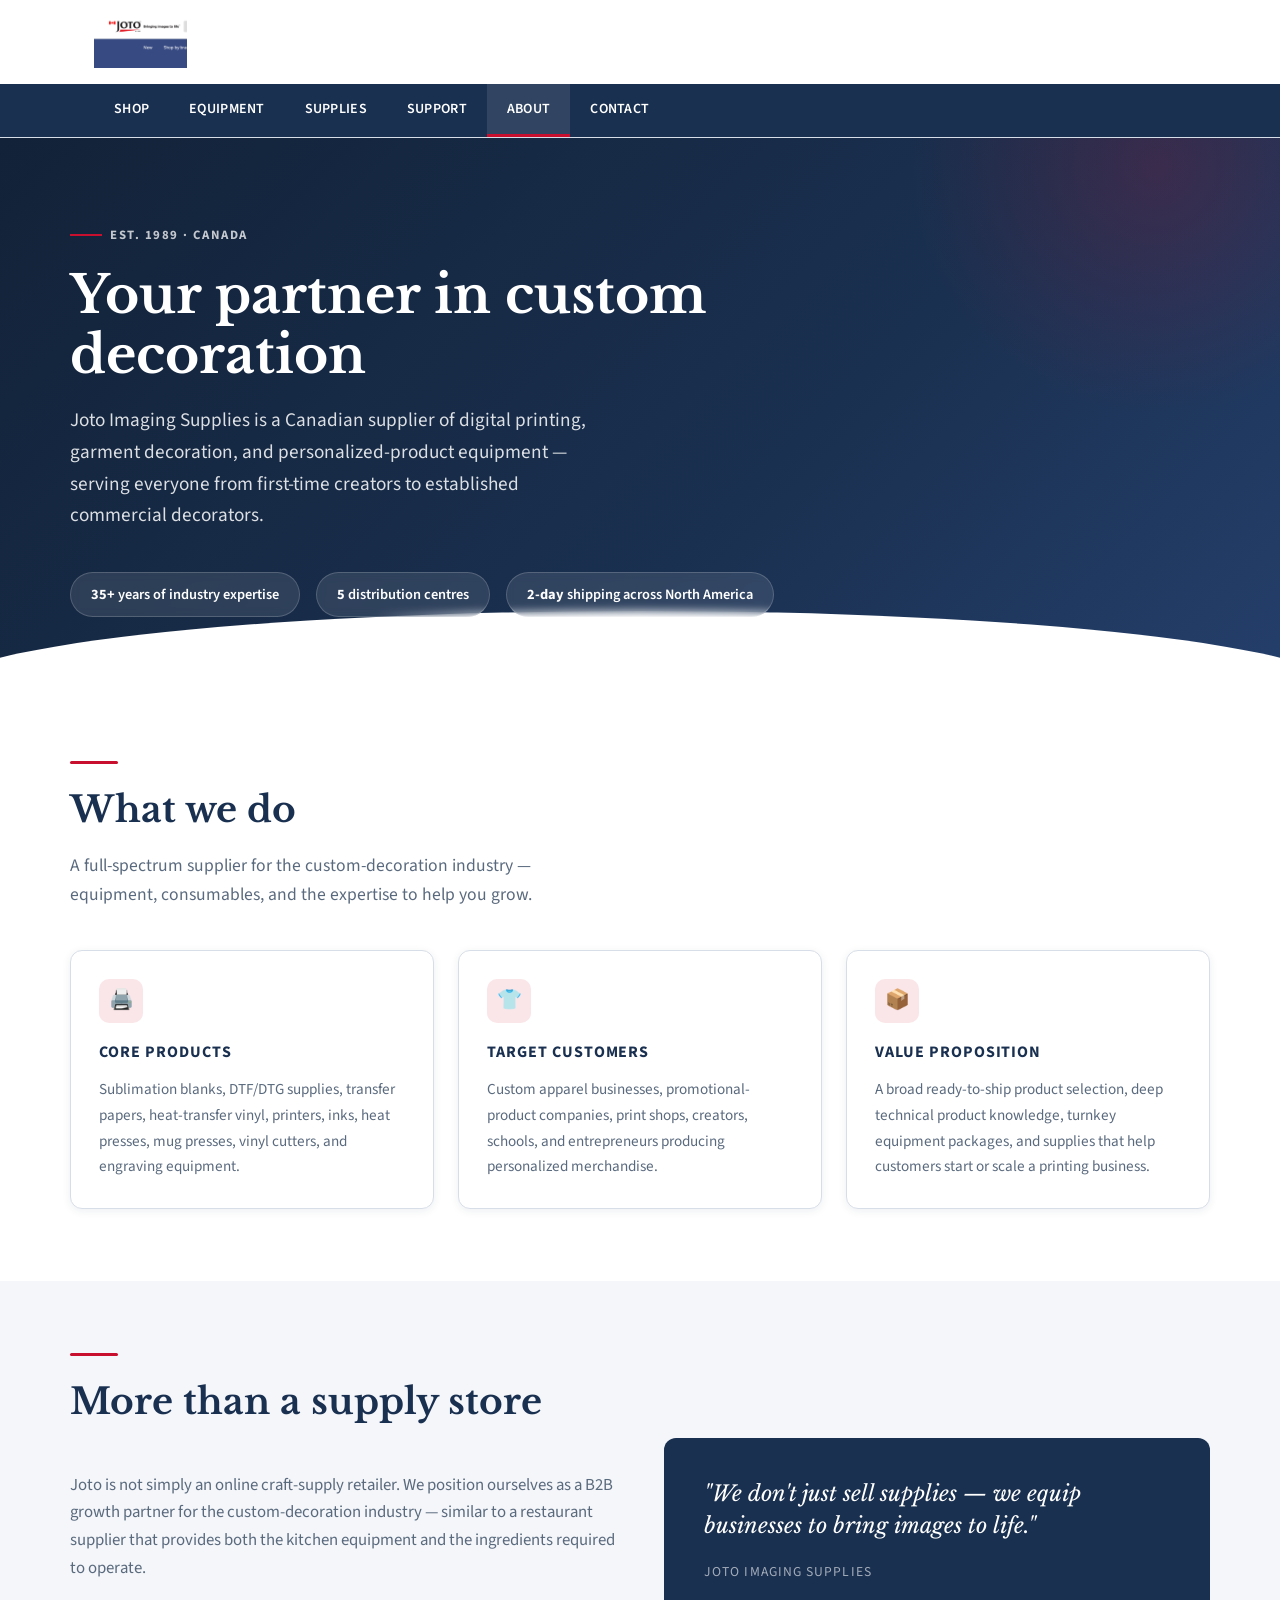
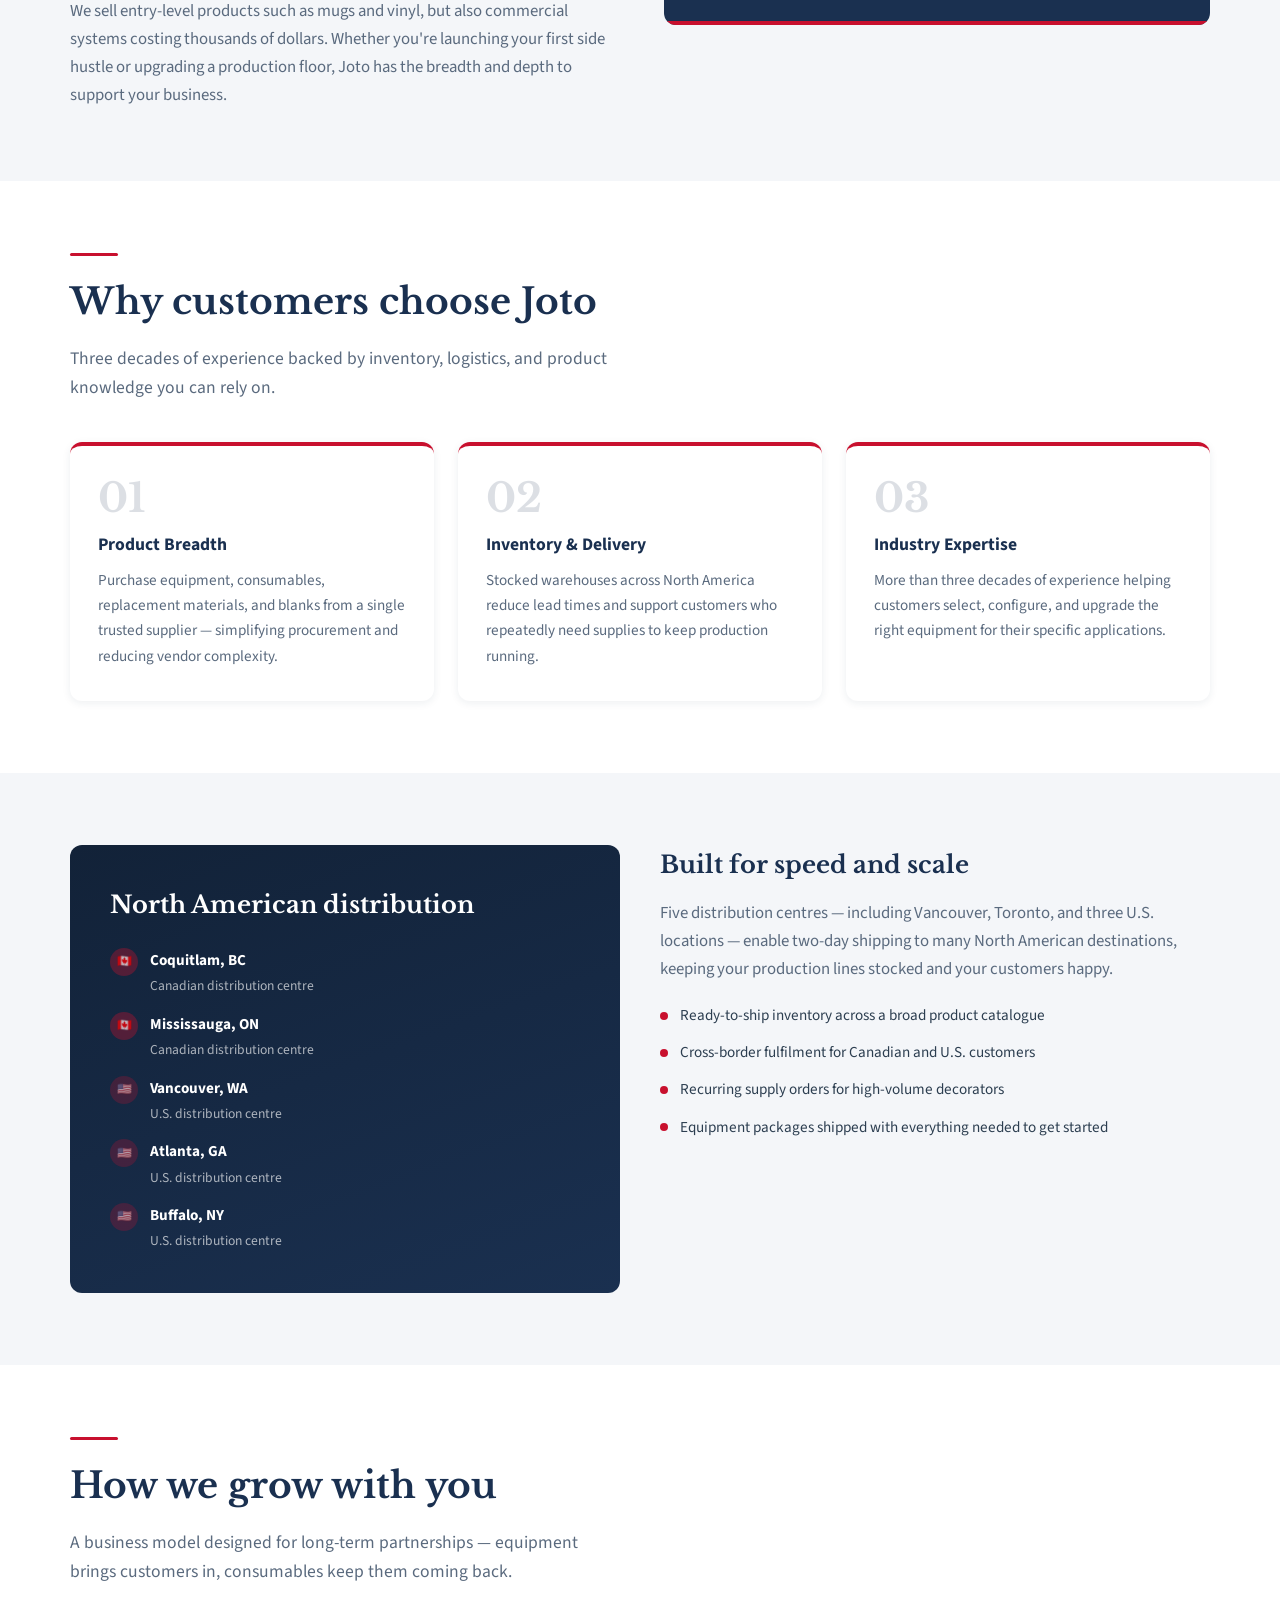
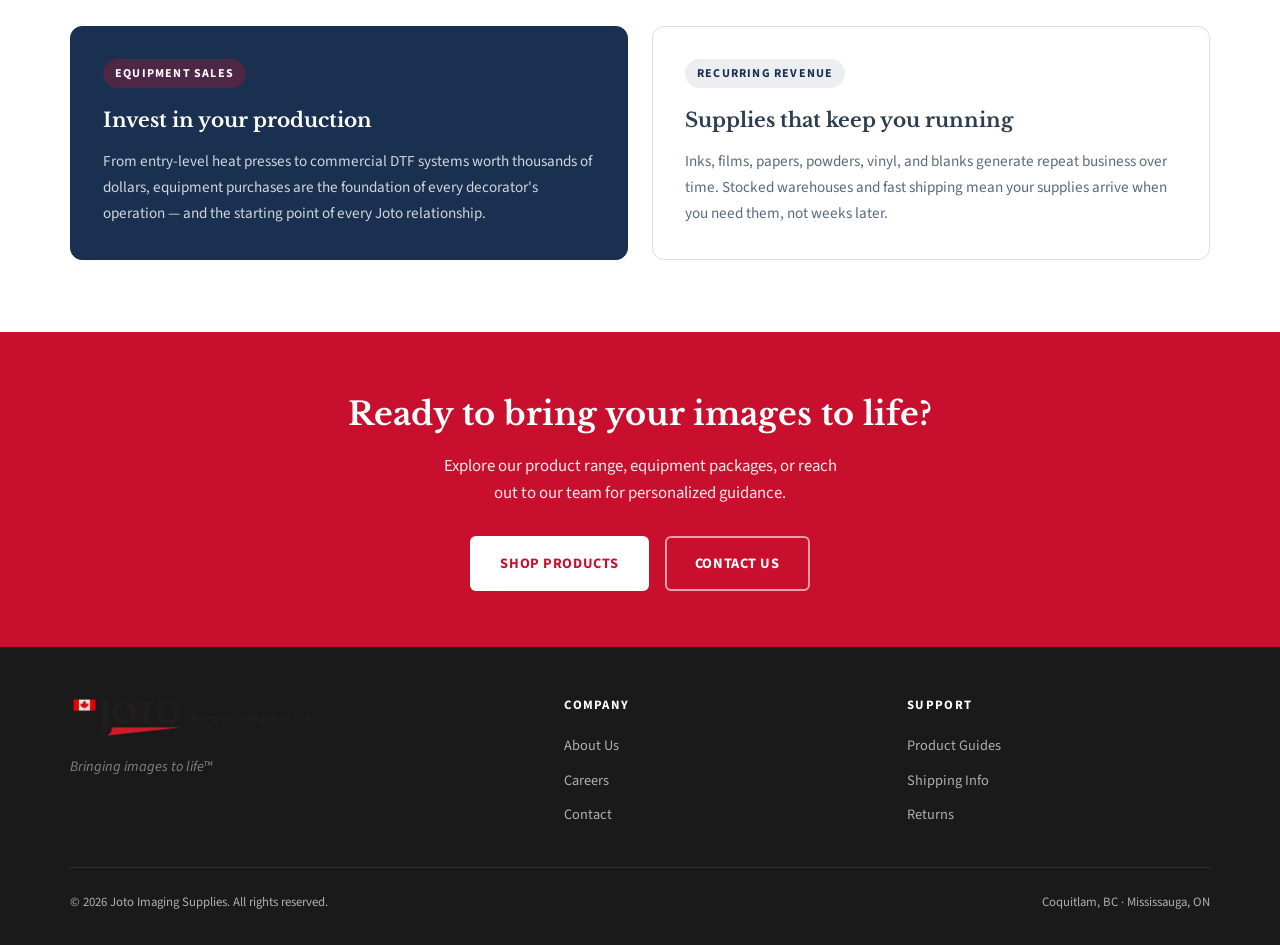
==== about.html @ 9025d856 "Add professional About page with Joto branding. Co-authored-by: Cursor <cursoragent@cursor.com>" ====
<!DOCTYPE html>
<html lang="en">
<head>
  <meta charset="UTF-8">
  <meta name="viewport" content="width=device-width, initial-scale=1.0">
  <meta name="description" content="Joto Imaging Supplies — Canadian supplier of digital printing, garment decoration, and personalized product equipment since 1989.">
  <title>About Us | Joto Imaging Supplies</title>
  <link rel="preconnect" href="https://fonts.googleapis.com">
  <link rel="preconnect" href="https://fonts.gstatic.com" crossorigin>
  <link href="https://fonts.googleapis.com/css2?family=Libre+Baskerville:ital,wght@0,400;0,700;1,400&family=Source+Sans+3:wght@400;600;700&display=swap" rel="stylesheet">
  <link rel="stylesheet" href="assets/css/about.css">
</head>
<body>

  <header class="site-header">
    <div class="header-inner">
      <a href="index.html" class="logo">
        <img src="assets/images/logo-light.png" alt="Joto Imaging Supplies — Bringing images to life">
      </a>
    </div>
    <nav class="nav-bar" aria-label="Main navigation">
      <div class="nav-bar-inner">
        <a href="#">Shop</a>
        <a href="#">Equipment</a>
        <a href="#">Supplies</a>
        <a href="#">Support</a>
        <a href="about.html" class="active">About</a>
        <a href="#">Contact</a>
      </div>
    </nav>
  </header>

  <section class="hero">
    <div class="hero-inner">
      <p class="hero-eyebrow">Est. 1989 · Canada</p>
      <h1>Your partner in custom decoration</h1>
      <p class="hero-lead">
        Joto Imaging Supplies is a Canadian supplier of digital printing, garment decoration, and personalized-product equipment — serving everyone from first-time creators to established commercial decorators.
      </p>
      <div class="hero-stats">
        <span class="stat-pill"><strong>35+</strong> years of industry expertise</span>
        <span class="stat-pill"><strong>5</strong> distribution centres</span>
        <span class="stat-pill"><strong>2-day</strong> shipping across North America</span>
      </div>
    </div>
  </section>

  <section class="section">
    <div class="section-inner">
      <div class="section-header">
        <div class="red-line"></div>
        <h2>What we do</h2>
        <p>A full-spectrum supplier for the custom-decoration industry — equipment, consumables, and the expertise to help you grow.</p>
      </div>
      <div class="overview-grid">
        <article class="overview-card">
          <div class="icon" aria-hidden="true">🖨️</div>
          <h3>Core Products</h3>
          <p>Sublimation blanks, DTF/DTG supplies, transfer papers, heat-transfer vinyl, printers, inks, heat presses, mug presses, vinyl cutters, and engraving equipment.</p>
        </article>
        <article class="overview-card">
          <div class="icon" aria-hidden="true">👕</div>
          <h3>Target Customers</h3>
          <p>Custom apparel businesses, promotional-product companies, print shops, creators, schools, and entrepreneurs producing personalized merchandise.</p>
        </article>
        <article class="overview-card">
          <div class="icon" aria-hidden="true">📦</div>
          <h3>Value Proposition</h3>
          <p>A broad ready-to-ship product selection, deep technical product knowledge, turnkey equipment packages, and supplies that help customers start or scale a printing business.</p>
        </article>
      </div>
    </div>
  </section>

  <section class="section section-alt">
    <div class="section-inner positioning">
      <div class="positioning-text">
        <div class="section-header">
          <div class="red-line"></div>
          <h2>More than a supply store</h2>
        </div>
        <p>Joto is not simply an online craft-supply retailer. We position ourselves as a B2B growth partner for the custom-decoration industry — similar to a restaurant supplier that provides both the kitchen equipment and the ingredients required to operate.</p>
        <p>We sell entry-level products such as mugs and vinyl, but also commercial systems costing thousands of dollars. Whether you're launching your first side hustle or upgrading a production floor, Joto has the breadth and depth to support your business.</p>
      </div>
      <aside class="analogy-box">
        <blockquote>"We don't just sell supplies — we equip businesses to bring images to life."</blockquote>
        <cite>Joto Imaging Supplies</cite>
      </aside>
    </div>
  </section>

  <section class="section">
    <div class="section-inner">
      <div class="section-header">
        <div class="red-line"></div>
        <h2>Why customers choose Joto</h2>
        <p>Three decades of experience backed by inventory, logistics, and product knowledge you can rely on.</p>
      </div>
      <div class="strengths-grid">
        <article class="strength-card">
          <div class="number">01</div>
          <h3>Product Breadth</h3>
          <p>Purchase equipment, consumables, replacement materials, and blanks from a single trusted supplier — simplifying procurement and reducing vendor complexity.</p>
        </article>
        <article class="strength-card">
          <div class="number">02</div>
          <h3>Inventory &amp; Delivery</h3>
          <p>Stocked warehouses across North America reduce lead times and support customers who repeatedly need supplies to keep production running.</p>
        </article>
        <article class="strength-card">
          <div class="number">03</div>
          <h3>Industry Expertise</h3>
          <p>More than three decades of experience helping customers select, configure, and upgrade the right equipment for their specific applications.</p>
        </article>
      </div>
    </div>
  </section>

  <section class="section section-alt">
    <div class="section-inner distribution">
      <div class="map-placeholder">
        <h3>North American distribution</h3>
        <ul class="location-list">
          <li>
            <span class="pin canada">🇨🇦</span>
            <div>
              <strong>Coquitlam, BC</strong>
              <span>Canadian distribution centre</span>
            </div>
          </li>
          <li>
            <span class="pin canada">🇨🇦</span>
            <div>
              <strong>Mississauga, ON</strong>
              <span>Canadian distribution centre</span>
            </div>
          </li>
          <li>
            <span class="pin">🇺🇸</span>
            <div>
              <strong>Vancouver, WA</strong>
              <span>U.S. distribution centre</span>
            </div>
          </li>
          <li>
            <span class="pin">🇺🇸</span>
            <div>
              <strong>Atlanta, GA</strong>
              <span>U.S. distribution centre</span>
            </div>
          </li>
          <li>
            <span class="pin">🇺🇸</span>
            <div>
              <strong>Buffalo, NY</strong>
              <span>U.S. distribution centre</span>
            </div>
          </li>
        </ul>
      </div>
      <div class="distribution-info">
        <h3>Built for speed and scale</h3>
        <p>Five distribution centres — including Vancouver, Toronto, and three U.S. locations — enable two-day shipping to many North American destinations, keeping your production lines stocked and your customers happy.</p>
        <ul class="feature-list">
          <li>Ready-to-ship inventory across a broad product catalogue</li>
          <li>Cross-border fulfilment for Canadian and U.S. customers</li>
          <li>Recurring supply orders for high-volume decorators</li>
          <li>Equipment packages shipped with everything needed to get started</li>
        </ul>
      </div>
    </div>
  </section>

  <section class="section">
    <div class="section-inner">
      <div class="section-header">
        <div class="red-line"></div>
        <h2>How we grow with you</h2>
        <p>A business model designed for long-term partnerships — equipment brings customers in, consumables keep them coming back.</p>
      </div>
      <div class="model-cards">
        <article class="model-card equipment">
          <span class="model-tag">Equipment Sales</span>
          <h3>Invest in your production</h3>
          <p>From entry-level heat presses to commercial DTF systems worth thousands of dollars, equipment purchases are the foundation of every decorator's operation — and the starting point of every Joto relationship.</p>
        </article>
        <article class="model-card consumables">
          <span class="model-tag">Recurring Revenue</span>
          <h3>Supplies that keep you running</h3>
          <p>Inks, films, papers, powders, vinyl, and blanks generate repeat business over time. Stocked warehouses and fast shipping mean your supplies arrive when you need them, not weeks later.</p>
        </article>
      </div>
    </div>
  </section>

  <section class="cta-band">
    <h2>Ready to bring your images to life?</h2>
    <p>Explore our product range, equipment packages, or reach out to our team for personalized guidance.</p>
    <div class="cta-buttons">
      <a href="#" class="btn btn-white">Shop Products</a>
      <a href="#" class="btn btn-outline">Contact Us</a>
    </div>
  </section>

  <footer class="site-footer">
    <div class="footer-inner">
      <div>
        <a href="index.html" class="footer-logo">
          <img src="assets/images/logo-dark.png" alt="Joto Imaging Supplies">
        </a>
        <p class="footer-tagline">Bringing images to life™</p>
      </div>
      <div class="footer-col">
        <h4>Company</h4>
        <ul>
          <li><a href="about.html">About Us</a></li>
          <li><a href="#">Careers</a></li>
          <li><a href="#">Contact</a></li>
        </ul>
      </div>
      <div class="footer-col">
        <h4>Support</h4>
        <ul>
          <li><a href="#">Product Guides</a></li>
          <li><a href="#">Shipping Info</a></li>
          <li><a href="#">Returns</a></li>
        </ul>
      </div>
    </div>
    <div class="footer-bottom">
      <span>© 2026 Joto Imaging Supplies. All rights reserved.</span>
      <span>Coquitlam, BC · Mississauga, ON</span>
    </div>
  </footer>

</body>
</html>
---- assets/css/about.css ----
:root {
  --navy: #1a3050;
  --navy-dark: #122238;
  --red: #c8102e;
  --red-hover: #a50d25;
  --white: #ffffff;
  --off-white: #f4f6f9;
  --gray-100: #eef1f6;
  --gray-200: #d8dee8;
  --gray-500: #5a6a7e;
  --gray-700: #2c3e50;
  --charcoal: #1a1a1a;
  --shadow-sm: 0 2px 8px rgba(26, 48, 80, 0.08);
  --shadow-md: 0 8px 32px rgba(26, 48, 80, 0.12);
  --radius: 12px;
  --max-width: 1140px;
}

*,
*::before,
*::after {
  margin: 0;
  padding: 0;
  box-sizing: border-box;
}

html {
  scroll-behavior: smooth;
}

body {
  font-family: "Source Sans 3", system-ui, -apple-system, sans-serif;
  color: var(--gray-700);
  background: var(--white);
  line-height: 1.65;
  -webkit-font-smoothing: antialiased;
}

img {
  max-width: 100%;
  height: auto;
  display: block;
}

a {
  color: inherit;
  text-decoration: none;
}

/* ── Header ── */
.site-header {
  background: var(--white);
  border-bottom: 1px solid var(--gray-200);
  position: sticky;
  top: 0;
  z-index: 100;
}

.header-inner {
  max-width: var(--max-width);
  margin: 0 auto;
  padding: 1rem 1.5rem;
  display: flex;
  align-items: center;
  justify-content: space-between;
  gap: 1.5rem;
}

.logo img {
  height: 52px;
  width: auto;
}

.nav-links {
  display: flex;
  align-items: center;
  gap: 0.25rem;
  list-style: none;
}

.nav-bar {
  background: var(--navy);
}

.nav-bar-inner {
  max-width: var(--max-width);
  margin: 0 auto;
  padding: 0 1.5rem;
  display: flex;
  gap: 0;
  overflow-x: auto;
}

.nav-bar a {
  color: var(--white);
  font-size: 0.875rem;
  font-weight: 600;
  letter-spacing: 0.02em;
  text-transform: uppercase;
  padding: 0.85rem 1.25rem;
  white-space: nowrap;
  transition: background 0.2s;
}

.nav-bar a:hover,
.nav-bar a.active {
  background: rgba(255, 255, 255, 0.1);
}

.nav-bar a.active {
  border-bottom: 3px solid var(--red);
}

/* ── Hero ── */
.hero {
  background: linear-gradient(135deg, var(--navy-dark) 0%, var(--navy) 60%, #243f6b 100%);
  color: var(--white);
  padding: 5rem 1.5rem 4.5rem;
  position: relative;
  overflow: hidden;
}

.hero::before {
  content: "";
  position: absolute;
  bottom: -2px;
  left: 0;
  right: 0;
  height: 80px;
  background: var(--white);
  clip-path: ellipse(55% 100% at 50% 100%);
}

.hero::after {
  content: "";
  position: absolute;
  top: -40%;
  right: -10%;
  width: 500px;
  height: 500px;
  border-radius: 50%;
  background: radial-gradient(circle, rgba(200, 16, 46, 0.18) 0%, transparent 70%);
  pointer-events: none;
}

.hero-inner {
  max-width: var(--max-width);
  margin: 0 auto;
  position: relative;
  z-index: 1;
}

.hero-eyebrow {
  display: inline-flex;
  align-items: center;
  gap: 0.5rem;
  font-size: 0.8rem;
  font-weight: 700;
  letter-spacing: 0.12em;
  text-transform: uppercase;
  color: rgba(255, 255, 255, 0.75);
  margin-bottom: 1.25rem;
}

.hero-eyebrow::before {
  content: "";
  display: block;
  width: 32px;
  height: 2px;
  background: var(--red);
}

.hero h1 {
  font-family: "Libre Baskerville", Georgia, serif;
  font-size: clamp(2rem, 5vw, 3.25rem);
  font-weight: 700;
  line-height: 1.15;
  max-width: 18ch;
  margin-bottom: 1.25rem;
}

.hero-lead {
  font-size: 1.2rem;
  color: rgba(255, 255, 255, 0.85);
  max-width: 52ch;
  margin-bottom: 2.5rem;
}

.hero-stats {
  display: flex;
  flex-wrap: wrap;
  gap: 1rem;
}

.stat-pill {
  background: rgba(255, 255, 255, 0.1);
  border: 1px solid rgba(255, 255, 255, 0.18);
  border-radius: 999px;
  padding: 0.6rem 1.25rem;
  font-size: 0.9rem;
  font-weight: 600;
  backdrop-filter: blur(4px);
}

.stat-pill strong {
  color: var(--white);
}

/* ── Sections ── */
.section {
  padding: 4.5rem 1.5rem;
}

.section-inner {
  max-width: var(--max-width);
  margin: 0 auto;
}

.section-alt {
  background: var(--off-white);
}

.section-header {
  margin-bottom: 2.5rem;
}

.section-header h2 {
  font-family: "Libre Baskerville", Georgia, serif;
  font-size: clamp(1.6rem, 3vw, 2.25rem);
  color: var(--navy);
  margin-bottom: 0.75rem;
}

.section-header p {
  font-size: 1.1rem;
  color: var(--gray-500);
  max-width: 60ch;
}

.red-line {
  width: 48px;
  height: 3px;
  background: var(--red);
  margin-bottom: 1rem;
  border-radius: 2px;
}

/* ── Overview grid ── */
.overview-grid {
  display: grid;
  grid-template-columns: repeat(auto-fit, minmax(280px, 1fr));
  gap: 1.5rem;
}

.overview-card {
  background: var(--white);
  border: 1px solid var(--gray-200);
  border-radius: var(--radius);
  padding: 1.75rem;
  box-shadow: var(--shadow-sm);
  transition: box-shadow 0.25s, transform 0.25s;
}

.section-alt .overview-card {
  border-color: transparent;
  box-shadow: var(--shadow-md);
}

.overview-card:hover {
  box-shadow: var(--shadow-md);
  transform: translateY(-3px);
}

.overview-card .icon {
  width: 44px;
  height: 44px;
  background: rgba(200, 16, 46, 0.1);
  border-radius: 10px;
  display: flex;
  align-items: center;
  justify-content: center;
  font-size: 1.25rem;
  margin-bottom: 1rem;
}

.overview-card h3 {
  font-size: 1rem;
  font-weight: 700;
  text-transform: uppercase;
  letter-spacing: 0.06em;
  color: var(--navy);
  margin-bottom: 0.75rem;
}

.overview-card p {
  font-size: 0.95rem;
  color: var(--gray-500);
  line-height: 1.7;
}

/* ── Positioning ── */
.positioning {
  display: grid;
  grid-template-columns: 1fr 1fr;
  gap: 3rem;
  align-items: center;
}

.positioning-text p {
  margin-bottom: 1rem;
  color: var(--gray-500);
  font-size: 1.05rem;
}

.positioning-text p:last-child {
  margin-bottom: 0;
}

.analogy-box {
  background: var(--navy);
  color: var(--white);
  border-radius: var(--radius);
  padding: 2.5rem;
  position: relative;
  overflow: hidden;
}

.analogy-box::before {
  content: "";
  position: absolute;
  bottom: 0;
  left: 0;
  right: 0;
  height: 4px;
  background: var(--red);
}

.analogy-box blockquote {
  font-family: "Libre Baskerville", Georgia, serif;
  font-size: 1.35rem;
  line-height: 1.5;
  font-style: italic;
  margin-bottom: 1rem;
}

.analogy-box cite {
  font-size: 0.85rem;
  font-style: normal;
  color: rgba(255, 255, 255, 0.6);
  text-transform: uppercase;
  letter-spacing: 0.08em;
}

/* ── Strengths ── */
.strengths-grid {
  display: grid;
  grid-template-columns: repeat(3, 1fr);
  gap: 1.5rem;
}

.strength-card {
  background: var(--white);
  border-radius: var(--radius);
  padding: 2rem 1.75rem;
  border-top: 4px solid var(--red);
  box-shadow: var(--shadow-sm);
}

.strength-card .number {
  font-family: "Libre Baskerville", Georgia, serif;
  font-size: 2.5rem;
  font-weight: 700;
  color: var(--navy);
  line-height: 1;
  margin-bottom: 0.75rem;
  opacity: 0.15;
}

.strength-card h3 {
  font-size: 1.1rem;
  font-weight: 700;
  color: var(--navy);
  margin-bottom: 0.6rem;
}

.strength-card p {
  font-size: 0.95rem;
  color: var(--gray-500);
}

/* ── Distribution ── */
.distribution {
  display: grid;
  grid-template-columns: 1fr 1fr;
  gap: 2.5rem;
  align-items: start;
}

.map-placeholder {
  background: linear-gradient(160deg, var(--navy-dark), var(--navy));
  border-radius: var(--radius);
  padding: 2.5rem;
  color: var(--white);
  min-height: 320px;
  display: flex;
  flex-direction: column;
  justify-content: center;
}

.map-placeholder h3 {
  font-family: "Libre Baskerville", Georgia, serif;
  font-size: 1.5rem;
  margin-bottom: 1.5rem;
}

.location-list {
  list-style: none;
  display: flex;
  flex-direction: column;
  gap: 0.85rem;
}

.location-list li {
  display: flex;
  align-items: flex-start;
  gap: 0.75rem;
  font-size: 0.95rem;
}

.location-list .pin {
  flex-shrink: 0;
  width: 28px;
  height: 28px;
  background: rgba(200, 16, 46, 0.25);
  border-radius: 50%;
  display: flex;
  align-items: center;
  justify-content: center;
  font-size: 0.75rem;
}

.location-list .pin.canada {
  background: rgba(200, 16, 46, 0.35);
}

.location-list strong {
  display: block;
  font-weight: 700;
}

.location-list span {
  color: rgba(255, 255, 255, 0.65);
  font-size: 0.85rem;
}

.distribution-info h3 {
  font-family: "Libre Baskerville", Georgia, serif;
  font-size: 1.5rem;
  color: var(--navy);
  margin-bottom: 1rem;
}

.distribution-info p {
  color: var(--gray-500);
  margin-bottom: 1.25rem;
  font-size: 1.05rem;
}

.feature-list {
  list-style: none;
  display: flex;
  flex-direction: column;
  gap: 0.75rem;
}

.feature-list li {
  display: flex;
  align-items: flex-start;
  gap: 0.75rem;
  font-size: 0.95rem;
  color: var(--gray-700);
}

.feature-list li::before {
  content: "";
  flex-shrink: 0;
  width: 8px;
  height: 8px;
  background: var(--red);
  border-radius: 50%;
  margin-top: 0.55rem;
}

/* ── Business model ── */
.model-cards {
  display: grid;
  grid-template-columns: 1fr 1fr;
  gap: 1.5rem;
}

.model-card {
  border-radius: var(--radius);
  padding: 2rem;
  border: 1px solid var(--gray-200);
}

.model-card.equipment {
  background: var(--navy);
  color: var(--white);
  border-color: var(--navy);
}

.model-card.consumables {
  background: var(--white);
}

.model-card h3 {
  font-family: "Libre Baskerville", Georgia, serif;
  font-size: 1.25rem;
  margin-bottom: 0.75rem;
}

.model-card p {
  font-size: 0.95rem;
  line-height: 1.7;
}

.model-card.equipment p {
  color: rgba(255, 255, 255, 0.8);
}

.model-card.consumables p {
  color: var(--gray-500);
}

.model-tag {
  display: inline-block;
  font-size: 0.75rem;
  font-weight: 700;
  letter-spacing: 0.1em;
  text-transform: uppercase;
  padding: 0.3rem 0.75rem;
  border-radius: 999px;
  margin-bottom: 1rem;
}

.model-card.equipment .model-tag {
  background: rgba(200, 16, 46, 0.3);
  color: var(--white);
}

.model-card.consumables .model-tag {
  background: rgba(26, 48, 80, 0.08);
  color: var(--navy);
}

/* ── CTA ── */
.cta-band {
  background: var(--red);
  color: var(--white);
  padding: 3.5rem 1.5rem;
  text-align: center;
}

.cta-band h2 {
  font-family: "Libre Baskerville", Georgia, serif;
  font-size: clamp(1.5rem, 3vw, 2rem);
  margin-bottom: 0.75rem;
}

.cta-band p {
  font-size: 1.05rem;
  opacity: 0.9;
  margin-bottom: 1.75rem;
  max-width: 50ch;
  margin-left: auto;
  margin-right: auto;
}

.cta-buttons {
  display: flex;
  gap: 1rem;
  justify-content: center;
  flex-wrap: wrap;
}

.btn {
  display: inline-flex;
  align-items: center;
  gap: 0.5rem;
  padding: 0.85rem 1.75rem;
  border-radius: 6px;
  font-size: 0.9rem;
  font-weight: 700;
  letter-spacing: 0.04em;
  text-transform: uppercase;
  transition: background 0.2s, transform 0.15s;
  cursor: pointer;
  border: 2px solid transparent;
}

.btn:hover {
  transform: translateY(-2px);
}

.btn-white {
  background: var(--white);
  color: var(--red);
}

.btn-white:hover {
  background: var(--off-white);
}

.btn-outline {
  background: transparent;
  color: var(--white);
  border-color: rgba(255, 255, 255, 0.6);
}

.btn-outline:hover {
  border-color: var(--white);
  background: rgba(255, 255, 255, 0.1);
}

/* ── Footer ── */
.site-footer {
  background: var(--charcoal);
  color: rgba(255, 255, 255, 0.65);
  padding: 3rem 1.5rem 2rem;
}

.footer-inner {
  max-width: var(--max-width);
  margin: 0 auto;
  display: grid;
  grid-template-columns: 1.5fr 1fr 1fr;
  gap: 2.5rem;
  padding-bottom: 2.5rem;
  border-bottom: 1px solid rgba(255, 255, 255, 0.1);
}

.footer-logo img {
  height: 44px;
  margin-bottom: 1rem;
  opacity: 0.9;
}

.footer-tagline {
  font-size: 0.9rem;
  font-style: italic;
  color: rgba(255, 255, 255, 0.45);
}

.footer-col h4 {
  font-size: 0.8rem;
  font-weight: 700;
  letter-spacing: 0.1em;
  text-transform: uppercase;
  color: var(--white);
  margin-bottom: 1rem;
}

.footer-col ul {
  list-style: none;
  display: flex;
  flex-direction: column;
  gap: 0.5rem;
}

.footer-col a {
  font-size: 0.9rem;
  transition: color 0.2s;
}

.footer-col a:hover {
  color: var(--white);
}

.footer-bottom {
  max-width: var(--max-width);
  margin: 0 auto;
  padding-top: 1.5rem;
  display: flex;
  justify-content: space-between;
  align-items: center;
  flex-wrap: wrap;
  gap: 0.75rem;
  font-size: 0.8rem;
}

/* ── Responsive ── */
@media (max-width: 900px) {
  .positioning,
  .distribution,
  .strengths-grid,
  .model-cards,
  .footer-inner {
    grid-template-columns: 1fr;
  }

  .strengths-grid {
    grid-template-columns: 1fr;
  }
}

@media (max-width: 640px) {
  .header-inner {
    flex-direction: column;
    align-items: flex-start;
  }

  .hero {
    padding: 3.5rem 1.5rem 3rem;
  }

  .section {
    padding: 3rem 1.5rem;
  }

  .analogy-box {
    padding: 1.75rem;
  }
}
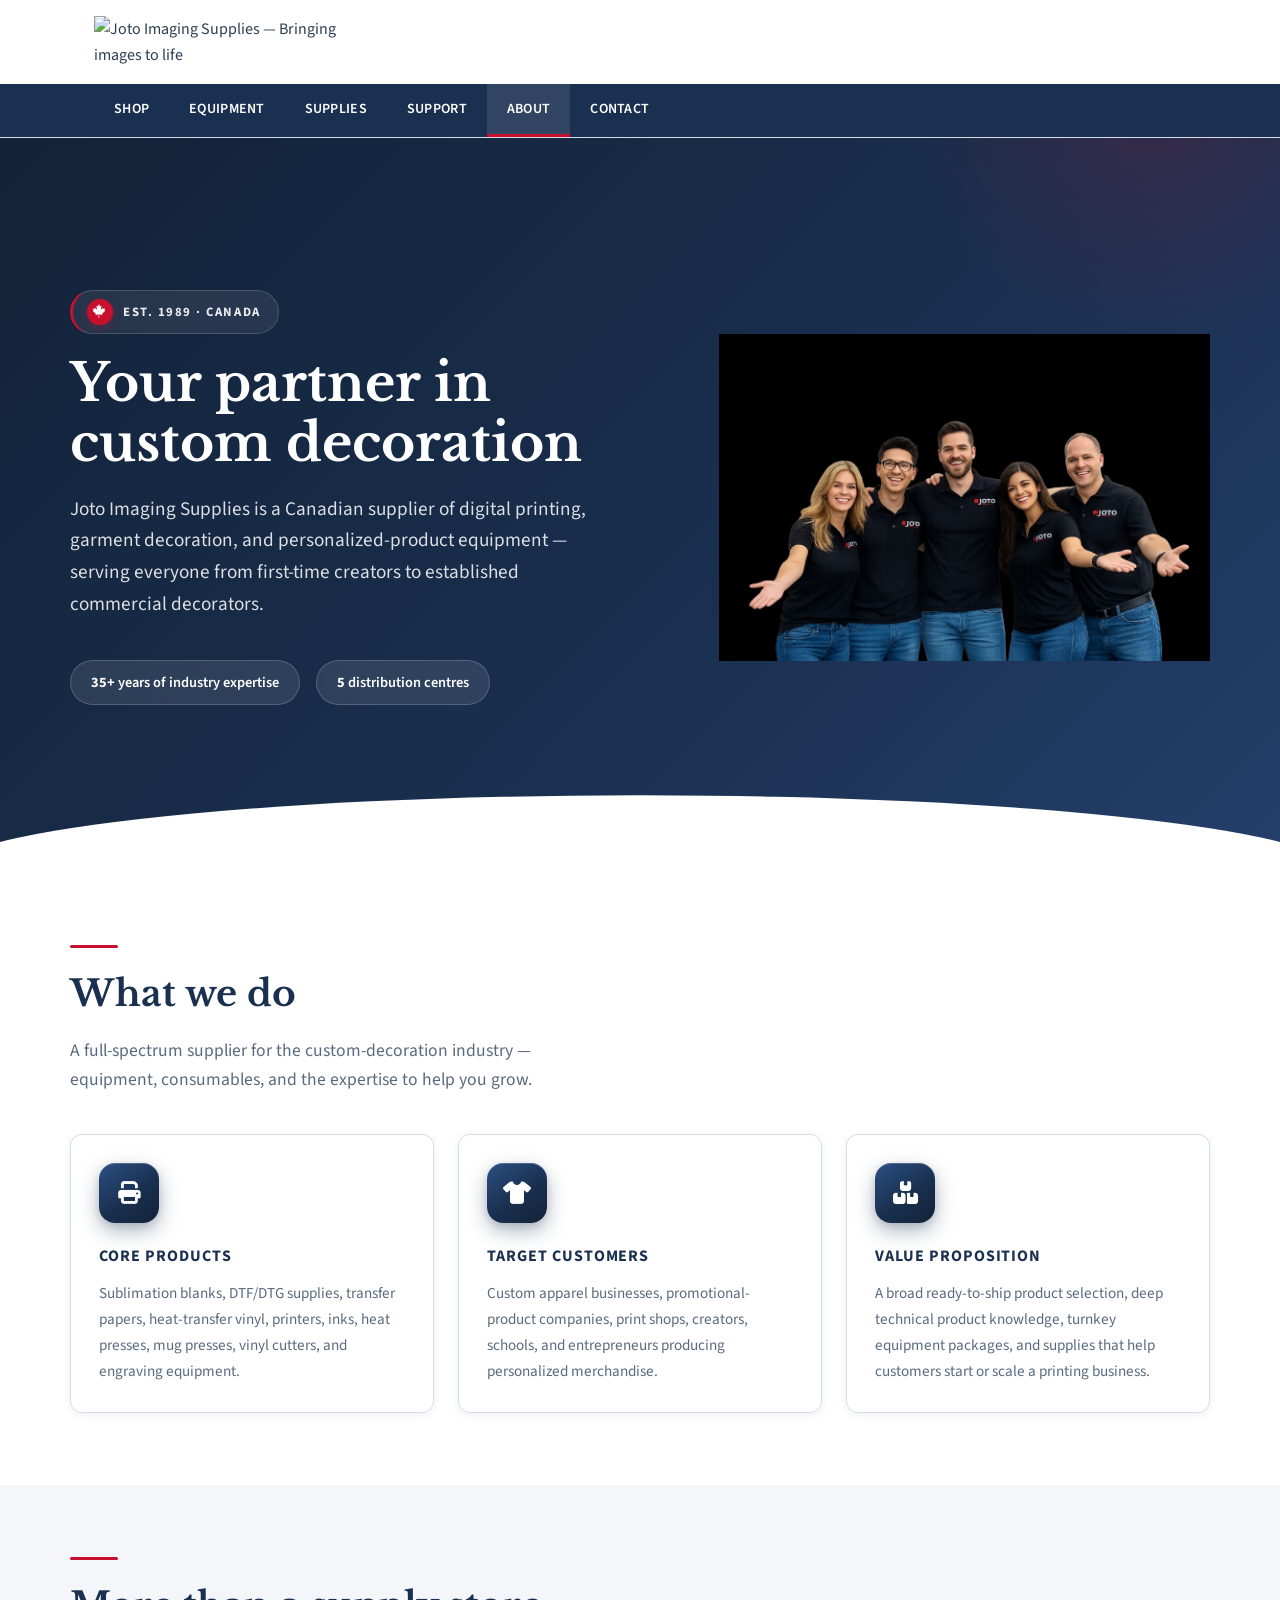
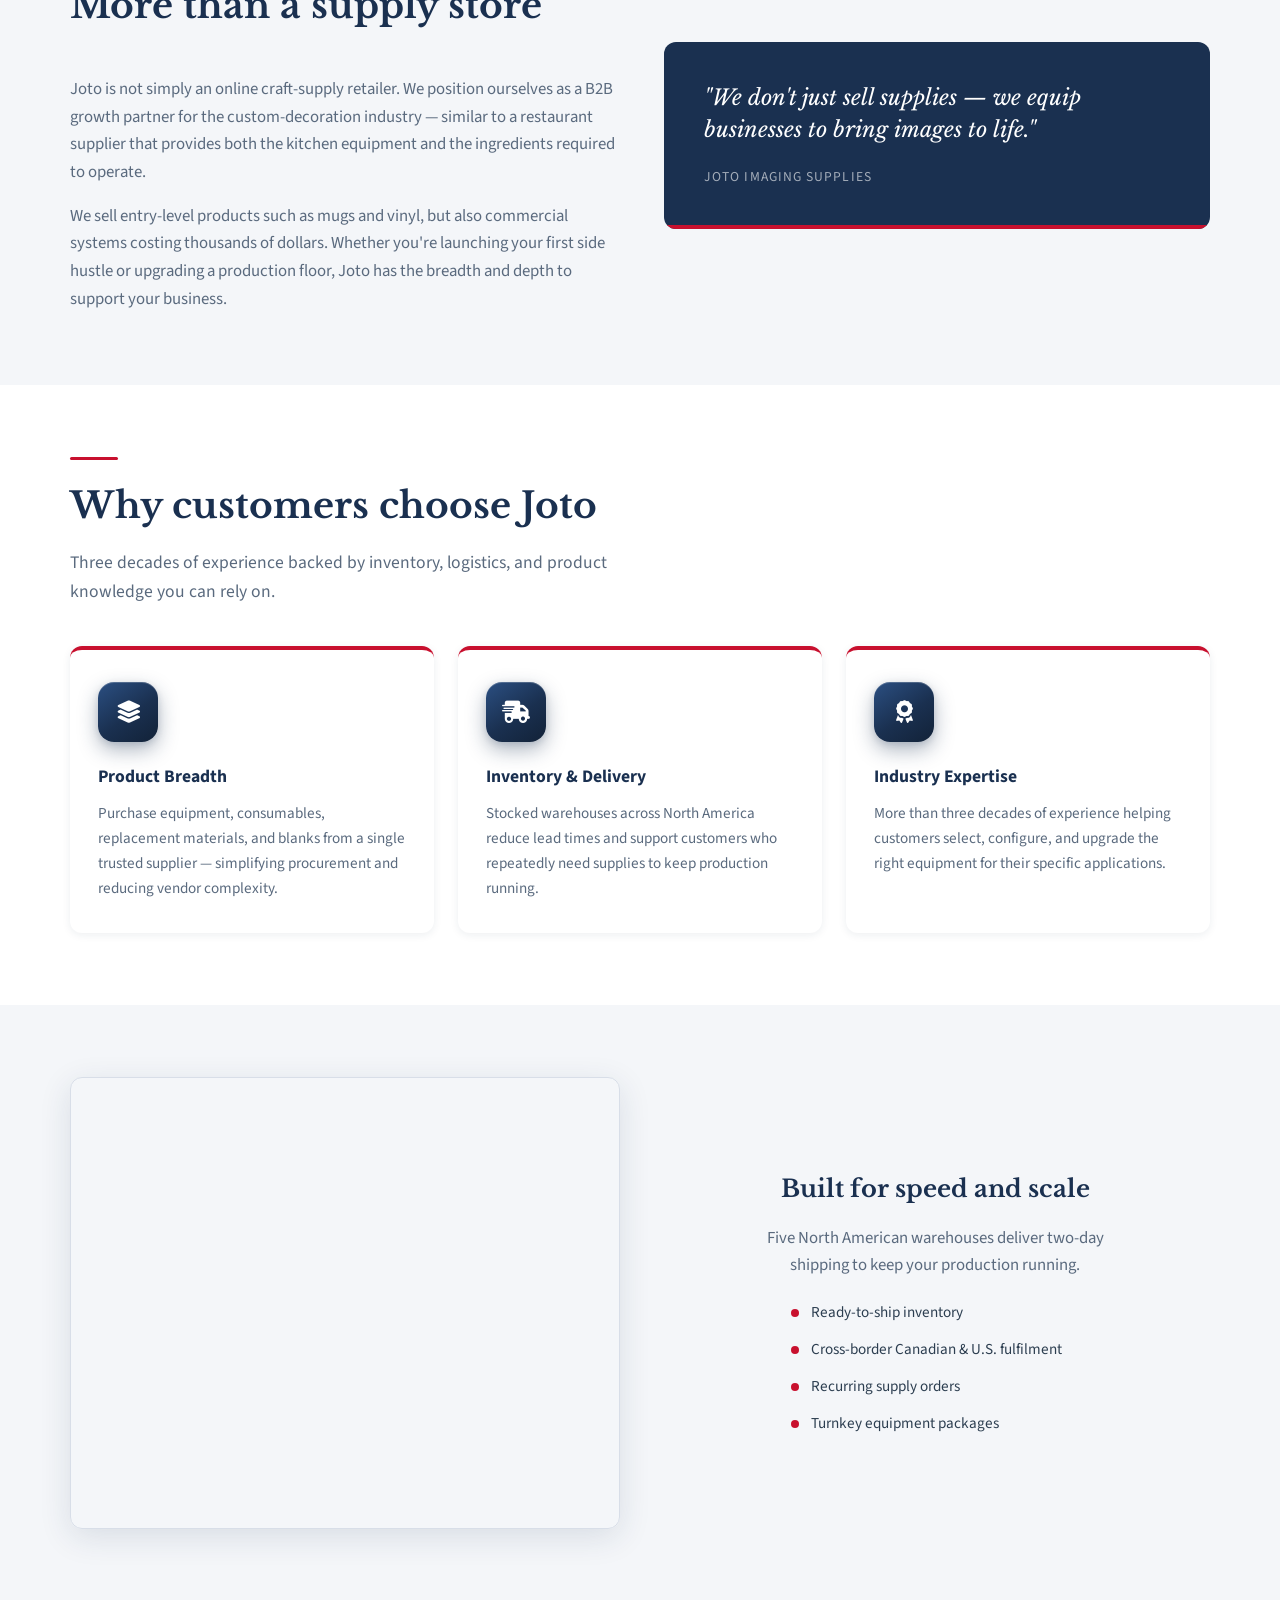
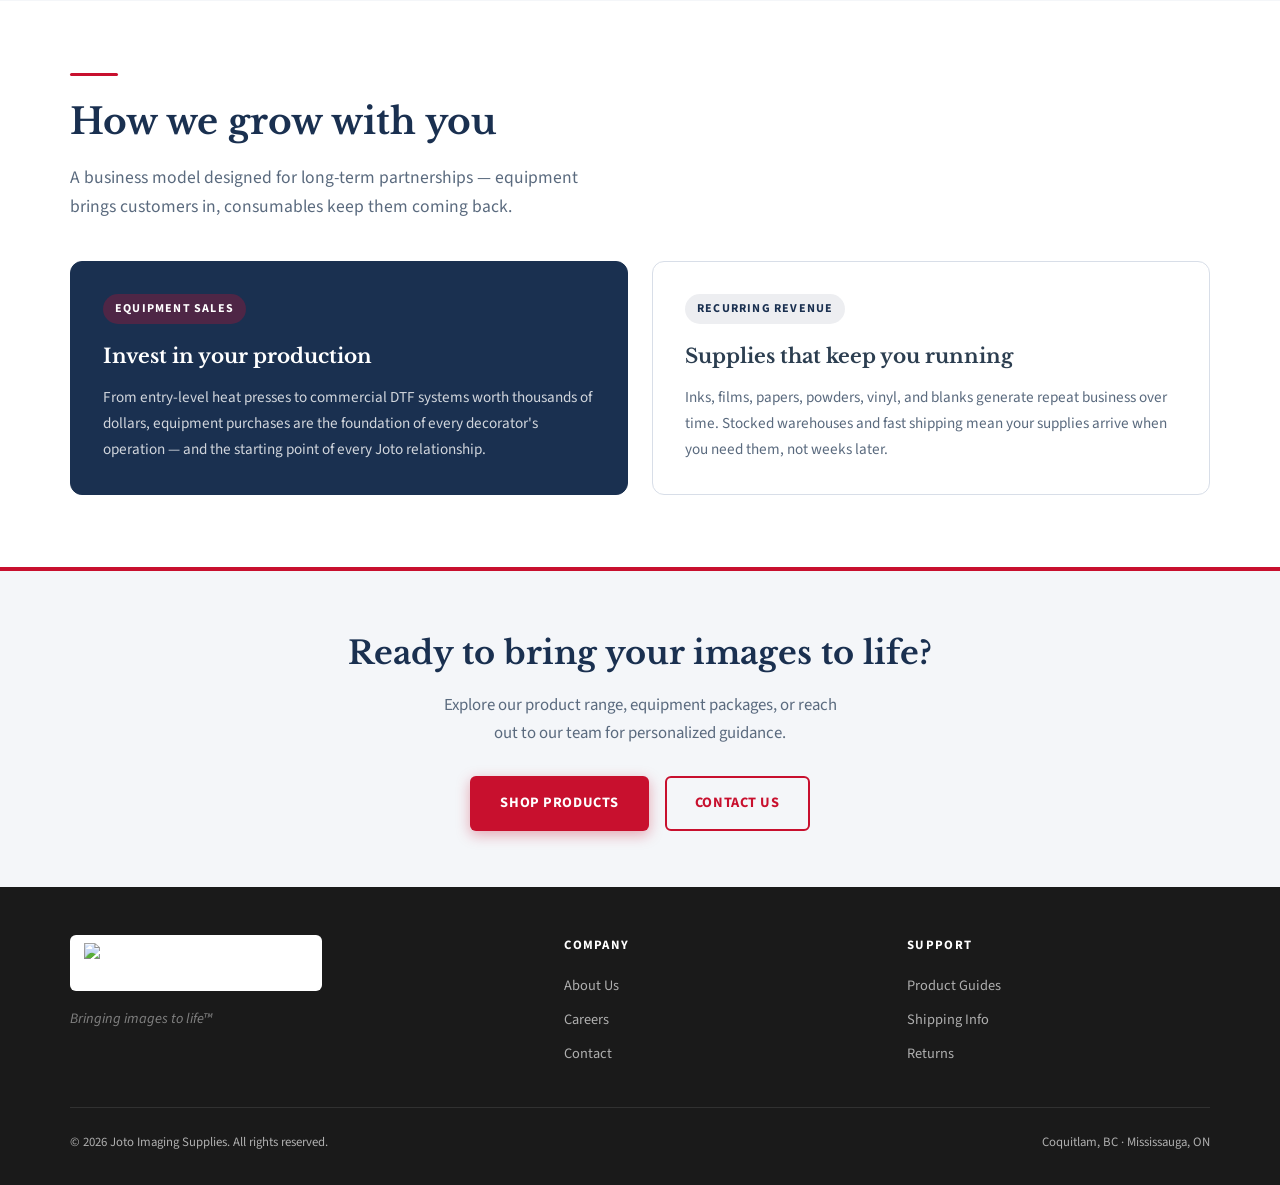
==== commit 990f6bbb: "Polish About page with hero layout, branding, and map embed. Co-authored-by: Cursor <cursoragent@cur" ====
--- a/about.html
+++ b/about.html
@@ -8,6 +8,7 @@
   <link rel="preconnect" href="https://fonts.googleapis.com">
   <link rel="preconnect" href="https://fonts.gstatic.com" crossorigin>
   <link href="https://fonts.googleapis.com/css2?family=Libre+Baskerville:ital,wght@0,400;0,700;1,400&family=Source+Sans+3:wght@400;600;700&display=swap" rel="stylesheet">
+  <link rel="stylesheet" href="https://cdnjs.cloudflare.com/ajax/libs/font-awesome/6.5.1/css/all.min.css">
   <link rel="stylesheet" href="assets/css/about.css">
 </head>
 <body>
@@ -15,7 +16,7 @@
   <header class="site-header">
     <div class="header-inner">
       <a href="index.html" class="logo">
-        <img src="assets/images/logo-light.png" alt="Joto Imaging Supplies — Bringing images to life">
+        <img src="https://jotoimagingsupplies.ca/cdn/shop/files/Artboard_1_8eadc473-386f-41bd-8a4a-a9cbb6ea090b.webp?v=1741039028&width=500" alt="Joto Imaging Supplies — Bringing images to life" width="500" height="89">
       </a>
     </div>
     <nav class="nav-bar" aria-label="Main navigation">
@@ -32,15 +33,22 @@
 
   <section class="hero">
     <div class="hero-inner">
-      <p class="hero-eyebrow">Est. 1989 · Canada</p>
-      <h1>Your partner in custom decoration</h1>
-      <p class="hero-lead">
-        Joto Imaging Supplies is a Canadian supplier of digital printing, garment decoration, and personalized-product equipment — serving everyone from first-time creators to established commercial decorators.
-      </p>
-      <div class="hero-stats">
-        <span class="stat-pill"><strong>35+</strong> years of industry expertise</span>
-        <span class="stat-pill"><strong>5</strong> distribution centres</span>
-        <span class="stat-pill"><strong>2-day</strong> shipping across North America</span>
+      <div class="hero-content">
+        <p class="hero-eyebrow">
+          <span class="hero-eyebrow__leaf" aria-hidden="true"><i class="fa-brands fa-canadian-maple-leaf"></i></span>
+          <span>Est. 1989 · Canada</span>
+        </p>
+        <h1>Your partner in custom decoration</h1>
+        <p class="hero-lead">
+          Joto Imaging Supplies is a Canadian supplier of digital printing, garment decoration, and personalized-product equipment — serving everyone from first-time creators to established commercial decorators.
+        </p>
+        <div class="hero-stats">
+          <span class="stat-pill"><strong>35+</strong> years of industry expertise</span>
+          <span class="stat-pill"><strong>5</strong> distribution centres</span>
+        </div>
+      </div>
+      <div class="hero-media">
+        <img src="assets/images/hero-team.png" alt="Joto Imaging Supplies team">
       </div>
     </div>
   </section>
@@ -54,17 +62,17 @@
       </div>
       <div class="overview-grid">
         <article class="overview-card">
-          <div class="icon" aria-hidden="true">🖨️</div>
+          <div class="icon-pop" aria-hidden="true"><i class="fa-solid fa-print"></i></div>
           <h3>Core Products</h3>
           <p>Sublimation blanks, DTF/DTG supplies, transfer papers, heat-transfer vinyl, printers, inks, heat presses, mug presses, vinyl cutters, and engraving equipment.</p>
         </article>
         <article class="overview-card">
-          <div class="icon" aria-hidden="true">👕</div>
+          <div class="icon-pop" aria-hidden="true"><i class="fa-solid fa-shirt"></i></div>
           <h3>Target Customers</h3>
           <p>Custom apparel businesses, promotional-product companies, print shops, creators, schools, and entrepreneurs producing personalized merchandise.</p>
         </article>
         <article class="overview-card">
-          <div class="icon" aria-hidden="true">📦</div>
+          <div class="icon-pop" aria-hidden="true"><i class="fa-solid fa-boxes-stacked"></i></div>
           <h3>Value Proposition</h3>
           <p>A broad ready-to-ship product selection, deep technical product knowledge, turnkey equipment packages, and supplies that help customers start or scale a printing business.</p>
         </article>
@@ -98,17 +106,17 @@
       </div>
       <div class="strengths-grid">
         <article class="strength-card">
-          <div class="number">01</div>
+          <div class="icon-pop" aria-hidden="true"><i class="fa-solid fa-layer-group"></i></div>
           <h3>Product Breadth</h3>
           <p>Purchase equipment, consumables, replacement materials, and blanks from a single trusted supplier — simplifying procurement and reducing vendor complexity.</p>
         </article>
         <article class="strength-card">
-          <div class="number">02</div>
+          <div class="icon-pop" aria-hidden="true"><i class="fa-solid fa-truck-fast"></i></div>
           <h3>Inventory &amp; Delivery</h3>
           <p>Stocked warehouses across North America reduce lead times and support customers who repeatedly need supplies to keep production running.</p>
         </article>
         <article class="strength-card">
-          <div class="number">03</div>
+          <div class="icon-pop" aria-hidden="true"><i class="fa-solid fa-award"></i></div>
           <h3>Industry Expertise</h3>
           <p>More than three decades of experience helping customers select, configure, and upgrade the right equipment for their specific applications.</p>
         </article>
@@ -118,54 +126,27 @@
 
   <section class="section section-alt">
     <div class="section-inner distribution">
-      <div class="map-placeholder">
-        <h3>North American distribution</h3>
-        <ul class="location-list">
-          <li>
-            <span class="pin canada">🇨🇦</span>
-            <div>
-              <strong>Coquitlam, BC</strong>
-              <span>Canadian distribution centre</span>
-            </div>
-          </li>
-          <li>
-            <span class="pin canada">🇨🇦</span>
-            <div>
-              <strong>Mississauga, ON</strong>
-              <span>Canadian distribution centre</span>
-            </div>
-          </li>
-          <li>
-            <span class="pin">🇺🇸</span>
-            <div>
-              <strong>Vancouver, WA</strong>
-              <span>U.S. distribution centre</span>
-            </div>
-          </li>
-          <li>
-            <span class="pin">🇺🇸</span>
-            <div>
-              <strong>Atlanta, GA</strong>
-              <span>U.S. distribution centre</span>
-            </div>
-          </li>
-          <li>
-            <span class="pin">🇺🇸</span>
-            <div>
-              <strong>Buffalo, NY</strong>
-              <span>U.S. distribution centre</span>
-            </div>
-          </li>
-        </ul>
+      <div class="map-container">
+        <iframe
+          class="distribution-map"
+          src="https://www.google.com/maps/embed?pb=!1m18!1m12!1m3!1d667444.3157576341!2d-123.48448115073374!3d49.19668272012053!2m3!1f0!2f0!3f0!3m2!1i1024!2i768!4f13.1!3m3!1m2!1s0x5485d7dcbdeef4bf%3A0x6327ec97af52fb07!2sJoto%20Imaging%20Supplies!5e0!3m2!1sen!2sca!4v1780941377301!5m2!1sen!2sca"
+          title="North American distribution centres map"
+          width="100%"
+          height="450"
+          style="border:0;"
+          allowfullscreen=""
+          loading="lazy"
+          referrerpolicy="no-referrer-when-downgrade"
+        ></iframe>
       </div>
       <div class="distribution-info">
         <h3>Built for speed and scale</h3>
-        <p>Five distribution centres — including Vancouver, Toronto, and three U.S. locations — enable two-day shipping to many North American destinations, keeping your production lines stocked and your customers happy.</p>
+        <p>Five North American warehouses deliver two-day shipping to keep your production running.</p>
         <ul class="feature-list">
-          <li>Ready-to-ship inventory across a broad product catalogue</li>
-          <li>Cross-border fulfilment for Canadian and U.S. customers</li>
-          <li>Recurring supply orders for high-volume decorators</li>
-          <li>Equipment packages shipped with everything needed to get started</li>
+          <li>Ready-to-ship inventory</li>
+          <li>Cross-border Canadian &amp; U.S. fulfilment</li>
+          <li>Recurring supply orders</li>
+          <li>Turnkey equipment packages</li>
         </ul>
       </div>
     </div>
@@ -197,7 +178,7 @@
     <h2>Ready to bring your images to life?</h2>
     <p>Explore our product range, equipment packages, or reach out to our team for personalized guidance.</p>
     <div class="cta-buttons">
-      <a href="#" class="btn btn-white">Shop Products</a>
+      <a href="#" class="btn btn-red">Shop Products</a>
       <a href="#" class="btn btn-outline">Contact Us</a>
     </div>
   </section>
@@ -206,7 +187,7 @@
     <div class="footer-inner">
       <div>
         <a href="index.html" class="footer-logo">
-          <img src="assets/images/logo-dark.png" alt="Joto Imaging Supplies">
+          <img src="https://jotoimagingsupplies.ca/cdn/shop/files/Artboard_1_8eadc473-386f-41bd-8a4a-a9cbb6ea090b.webp?v=1741039028&width=500" alt="Joto Imaging Supplies" width="500" height="89">
         </a>
         <p class="footer-tagline">Bringing images to life™</p>
       </div>
@@ -232,6 +213,5 @@
       <span>Coquitlam, BC · Mississauga, ON</span>
     </div>
   </footer>
-
 </body>
 </html>
--- a/assets/css/about.css
+++ b/assets/css/about.css
@@ -115,9 +115,12 @@
 .hero {
   background: linear-gradient(135deg, var(--navy-dark) 0%, var(--navy) 60%, #243f6b 100%);
   color: var(--white);
-  padding: 5rem 1.5rem 4.5rem;
+  min-height: 72vh;
+  padding: 7rem 1.5rem 8rem;
   position: relative;
   overflow: hidden;
+  display: flex;
+  align-items: center;
 }
 
 .hero::before {
@@ -146,28 +149,70 @@
 .hero-inner {
   max-width: var(--max-width);
   margin: 0 auto;
+  width: 100%;
   position: relative;
   z-index: 1;
+  display: grid;
+  grid-template-columns: 1.1fr 0.9fr;
+  gap: 3rem;
+  align-items: stretch;
+}
+
+.hero-content {
+  min-width: 0;
+  display: flex;
+  flex-direction: column;
+  justify-content: center;
+}
+
+.hero-media {
+  width: 100%;
+  min-width: 0;
+  min-height: 100%;
+  display: flex;
+  align-items: stretch;
+}
+
+.hero-media img {
+  width: 100%;
+  height: 100%;
+  min-height: 55vh;
+  object-fit: contain;
+  object-position: center;
+  display: block;
 }
 
 .hero-eyebrow {
   display: inline-flex;
   align-items: center;
-  gap: 0.5rem;
+  align-self: start;
+  width: fit-content;
+  gap: 0.65rem;
   font-size: 0.8rem;
   font-weight: 700;
   letter-spacing: 0.12em;
   text-transform: uppercase;
-  color: rgba(255, 255, 255, 0.75);
+  color: rgba(255, 255, 255, 0.9);
   margin-bottom: 1.25rem;
-}
-
-.hero-eyebrow::before {
-  content: "";
-  display: block;
-  width: 32px;
-  height: 2px;
+  padding: 0.5rem 1.1rem 0.5rem 0.85rem;
+  background: rgba(255, 255, 255, 0.08);
+  border: 1px solid rgba(255, 255, 255, 0.16);
+  border-left: 3px solid var(--red);
+  border-radius: 999px;
+  backdrop-filter: blur(6px);
+}
+
+.hero-eyebrow__leaf {
+  display: flex;
+  align-items: center;
+  justify-content: center;
+  width: 26px;
+  height: 26px;
   background: var(--red);
+  color: var(--white);
+  border-radius: 50%;
+  font-size: 0.85rem;
+  box-shadow: 0 2px 8px rgba(200, 16, 46, 0.4);
 }
 
 .hero h1 {
@@ -271,16 +316,33 @@
   transform: translateY(-3px);
 }
 
-.overview-card .icon {
-  width: 44px;
-  height: 44px;
-  background: rgba(200, 16, 46, 0.1);
-  border-radius: 10px;
+/* ── Pop-out icons (blue) ── */
+.icon-pop {
+  width: 60px;
+  height: 60px;
+  border-radius: 16px;
   display: flex;
   align-items: center;
   justify-content: center;
-  font-size: 1.25rem;
-  margin-bottom: 1rem;
+  margin-bottom: 1.25rem;
+  background: linear-gradient(145deg, #2b4f82 0%, var(--navy) 55%, var(--navy-dark) 100%);
+  color: var(--white);
+  font-size: 1.4rem;
+  box-shadow:
+    0 8px 20px rgba(26, 48, 80, 0.35),
+    0 2px 6px rgba(26, 48, 80, 0.12),
+    inset 0 1px 0 rgba(255, 255, 255, 0.2);
+  transform: translateY(0);
+  transition: transform 0.3s ease, box-shadow 0.3s ease;
+}
+
+.overview-card:hover .icon-pop,
+.strength-card:hover .icon-pop {
+  transform: translateY(-6px) scale(1.05);
+  box-shadow:
+    0 14px 28px rgba(26, 48, 80, 0.45),
+    0 4px 10px rgba(26, 48, 80, 0.15),
+    inset 0 1px 0 rgba(255, 255, 255, 0.25);
 }
 
 .overview-card h3 {
@@ -366,16 +428,6 @@
   box-shadow: var(--shadow-sm);
 }
 
-.strength-card .number {
-  font-family: "Libre Baskerville", Georgia, serif;
-  font-size: 2.5rem;
-  font-weight: 700;
-  color: var(--navy);
-  line-height: 1;
-  margin-bottom: 0.75rem;
-  opacity: 0.15;
-}
-
 .strength-card h3 {
   font-size: 1.1rem;
   font-weight: 700;
@@ -393,64 +445,31 @@
   display: grid;
   grid-template-columns: 1fr 1fr;
   gap: 2.5rem;
-  align-items: start;
-}
-
-.map-placeholder {
-  background: linear-gradient(160deg, var(--navy-dark), var(--navy));
+  align-items: center;
+}
+
+.map-container {
   border-radius: var(--radius);
-  padding: 2.5rem;
-  color: var(--white);
-  min-height: 320px;
+  overflow: hidden;
+  box-shadow: var(--shadow-md);
+  border: 1px solid var(--gray-200);
+  min-height: 450px;
+}
+
+.map-container iframe,
+.distribution-map {
+  display: block;
+  width: 100%;
+  height: 450px;
+  border: 0;
+}
+
+.distribution-info {
+  text-align: center;
   display: flex;
   flex-direction: column;
+  align-items: center;
   justify-content: center;
-}
-
-.map-placeholder h3 {
-  font-family: "Libre Baskerville", Georgia, serif;
-  font-size: 1.5rem;
-  margin-bottom: 1.5rem;
-}
-
-.location-list {
-  list-style: none;
-  display: flex;
-  flex-direction: column;
-  gap: 0.85rem;
-}
-
-.location-list li {
-  display: flex;
-  align-items: flex-start;
-  gap: 0.75rem;
-  font-size: 0.95rem;
-}
-
-.location-list .pin {
-  flex-shrink: 0;
-  width: 28px;
-  height: 28px;
-  background: rgba(200, 16, 46, 0.25);
-  border-radius: 50%;
-  display: flex;
-  align-items: center;
-  justify-content: center;
-  font-size: 0.75rem;
-}
-
-.location-list .pin.canada {
-  background: rgba(200, 16, 46, 0.35);
-}
-
-.location-list strong {
-  display: block;
-  font-weight: 700;
-}
-
-.location-list span {
-  color: rgba(255, 255, 255, 0.65);
-  font-size: 0.85rem;
 }
 
 .distribution-info h3 {
@@ -464,6 +483,22 @@
   color: var(--gray-500);
   margin-bottom: 1.25rem;
   font-size: 1.05rem;
+  max-width: 44ch;
+}
+
+.distribution-info .feature-list {
+  align-items: flex-start;
+  width: 100%;
+  max-width: 36ch;
+  margin: 0 auto;
+  text-align: left;
+}
+
+.distribution-info .feature-list li {
+  align-items: flex-start;
+  justify-content: flex-start;
+  text-align: left;
+  width: 100%;
 }
 
 .feature-list {
@@ -556,21 +591,23 @@
 
 /* ── CTA ── */
 .cta-band {
-  background: var(--red);
-  color: var(--white);
+  background: var(--off-white);
+  color: var(--navy);
   padding: 3.5rem 1.5rem;
   text-align: center;
+  border-top: 4px solid var(--red);
 }
 
 .cta-band h2 {
   font-family: "Libre Baskerville", Georgia, serif;
   font-size: clamp(1.5rem, 3vw, 2rem);
   margin-bottom: 0.75rem;
+  color: var(--navy);
 }
 
 .cta-band p {
   font-size: 1.05rem;
-  opacity: 0.9;
+  color: var(--gray-500);
   margin-bottom: 1.75rem;
   max-width: 50ch;
   margin-left: auto;
@@ -603,24 +640,27 @@
   transform: translateY(-2px);
 }
 
-.btn-white {
-  background: var(--white);
-  color: var(--red);
-}
-
-.btn-white:hover {
-  background: var(--off-white);
+.btn-red {
+  background: var(--red);
+  color: var(--white);
+  box-shadow: 0 4px 14px rgba(200, 16, 46, 0.35);
+}
+
+.btn-red:hover {
+  background: var(--red-hover);
+  box-shadow: 0 6px 20px rgba(200, 16, 46, 0.45);
 }
 
 .btn-outline {
   background: transparent;
-  color: var(--white);
-  border-color: rgba(255, 255, 255, 0.6);
+  color: var(--red);
+  border-color: var(--red);
 }
 
 .btn-outline:hover {
-  border-color: var(--white);
-  background: rgba(255, 255, 255, 0.1);
+  background: var(--red);
+  color: var(--white);
+  border-color: var(--red);
 }
 
 /* ── Footer ── */
@@ -640,10 +680,17 @@
   border-bottom: 1px solid rgba(255, 255, 255, 0.1);
 }
 
+.footer-logo {
+  display: inline-block;
+  background: var(--white);
+  padding: 0.5rem 0.85rem;
+  border-radius: 6px;
+  margin-bottom: 1rem;
+}
+
 .footer-logo img {
-  height: 44px;
-  margin-bottom: 1rem;
-  opacity: 0.9;
+  height: 40px;
+  width: auto;
 }
 
 .footer-tagline {
@@ -691,6 +738,11 @@
 
 /* ── Responsive ── */
 @media (max-width: 900px) {
+  .hero-inner {
+    grid-template-columns: 1fr;
+    gap: 2.5rem;
+  }
+
   .positioning,
   .distribution,
   .strengths-grid,
@@ -711,7 +763,13 @@
   }
 
   .hero {
-    padding: 3.5rem 1.5rem 3rem;
+    min-height: 60vh;
+    padding: 4.5rem 1.5rem 5.5rem;
+  }
+
+  .hero-media img {
+    min-height: 50vh;
+    max-height: none;
   }
 
   .section {
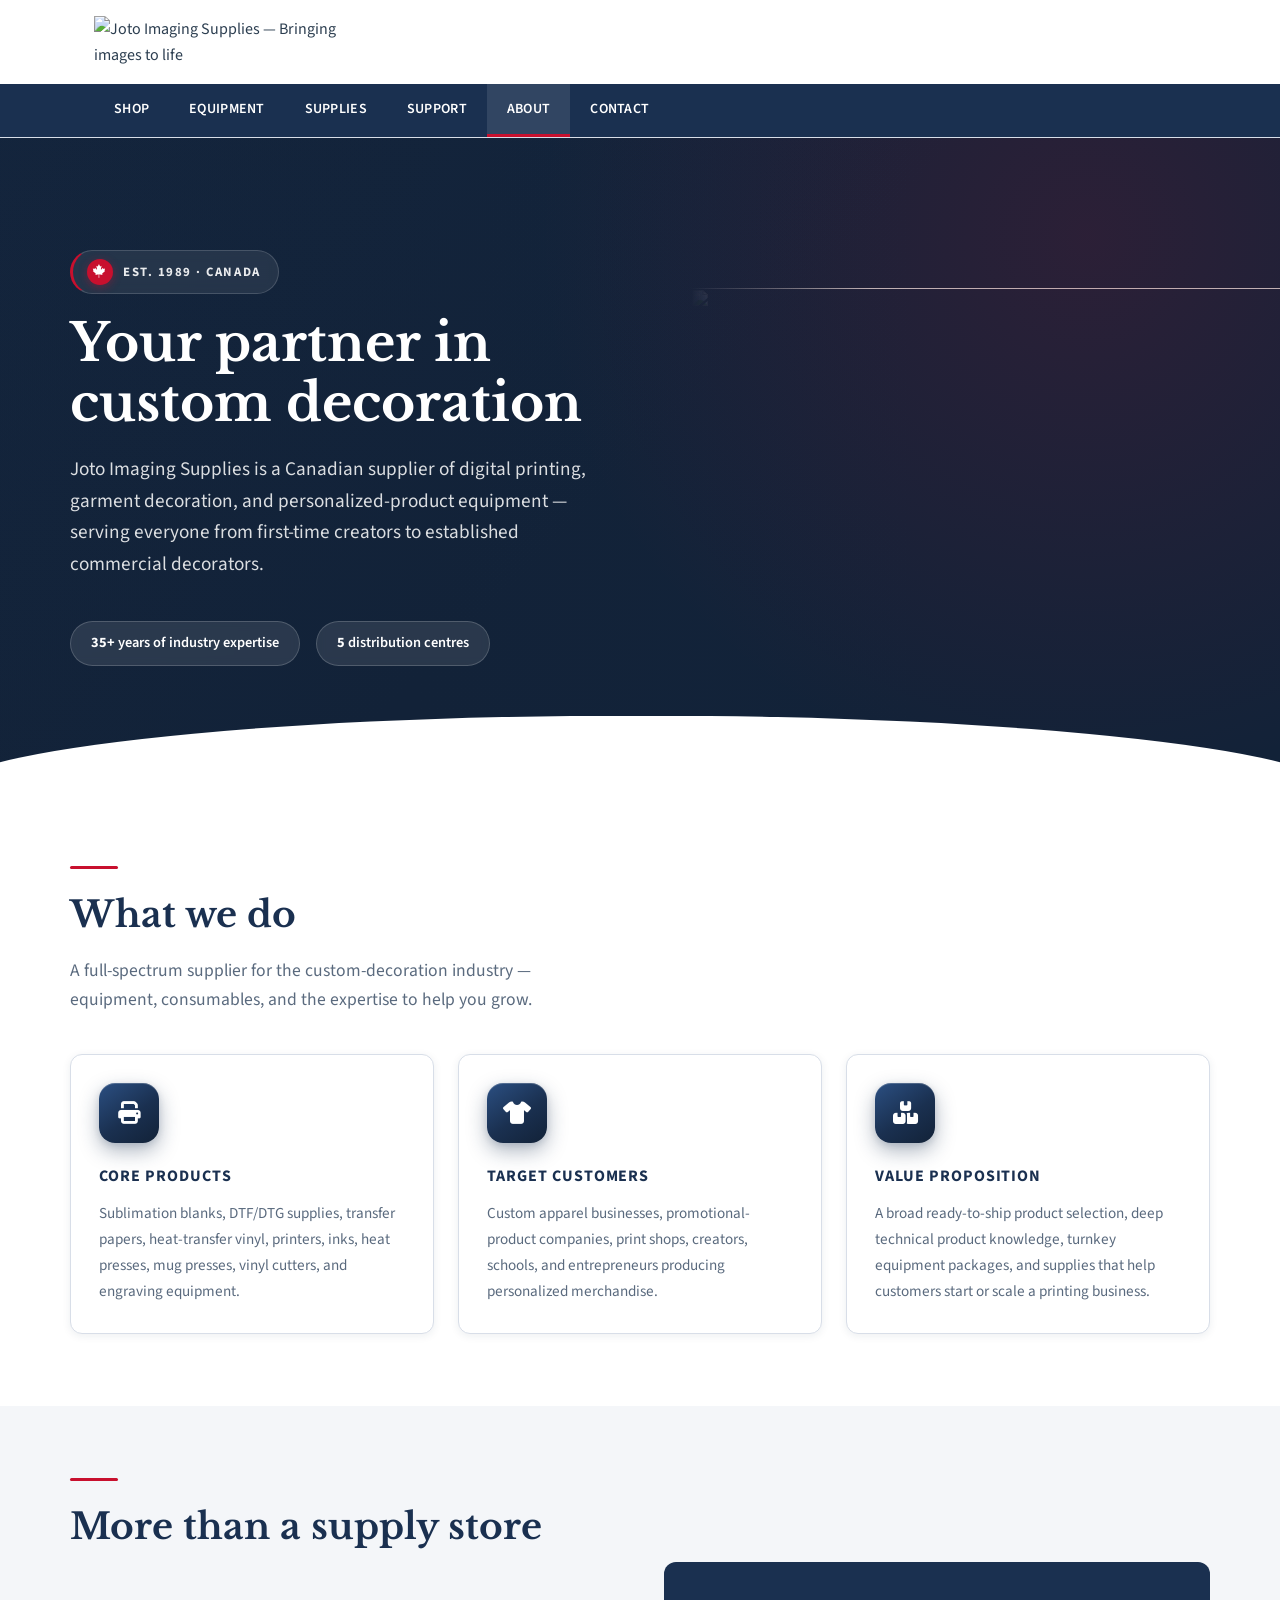
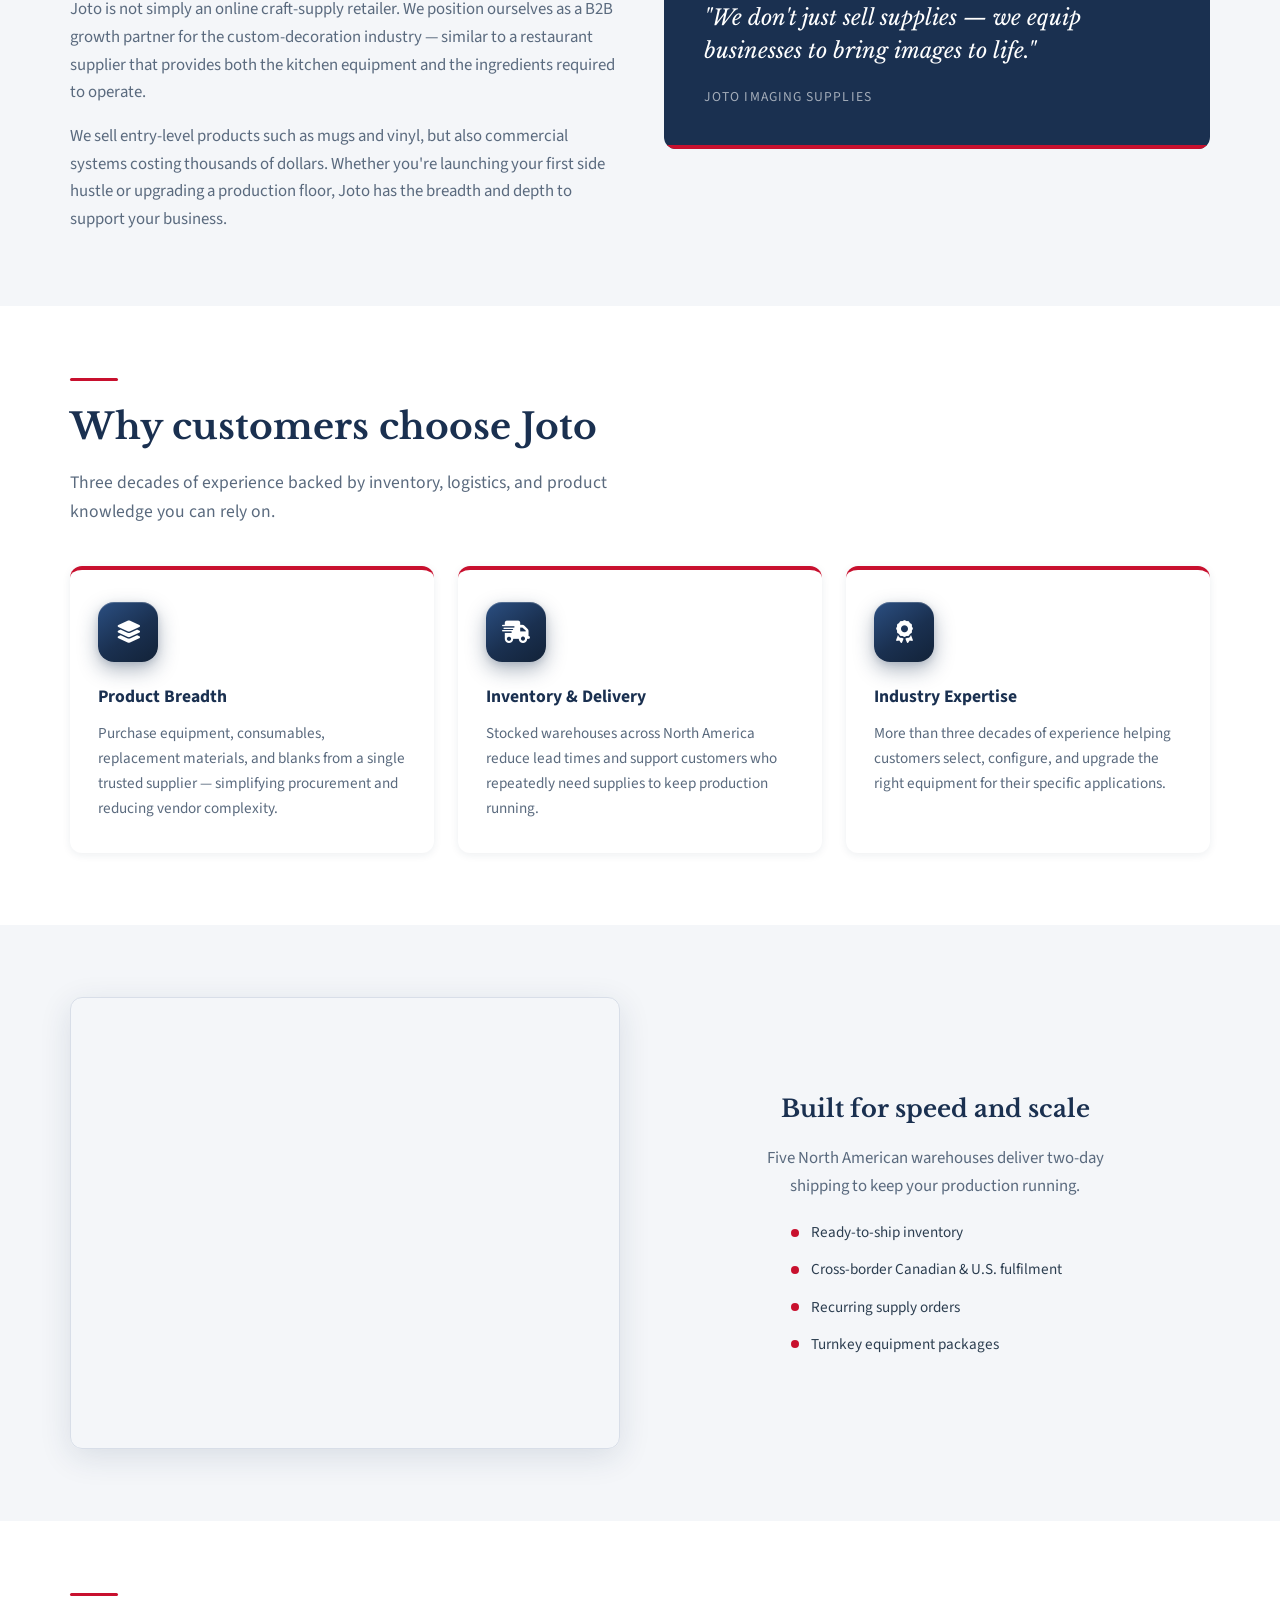
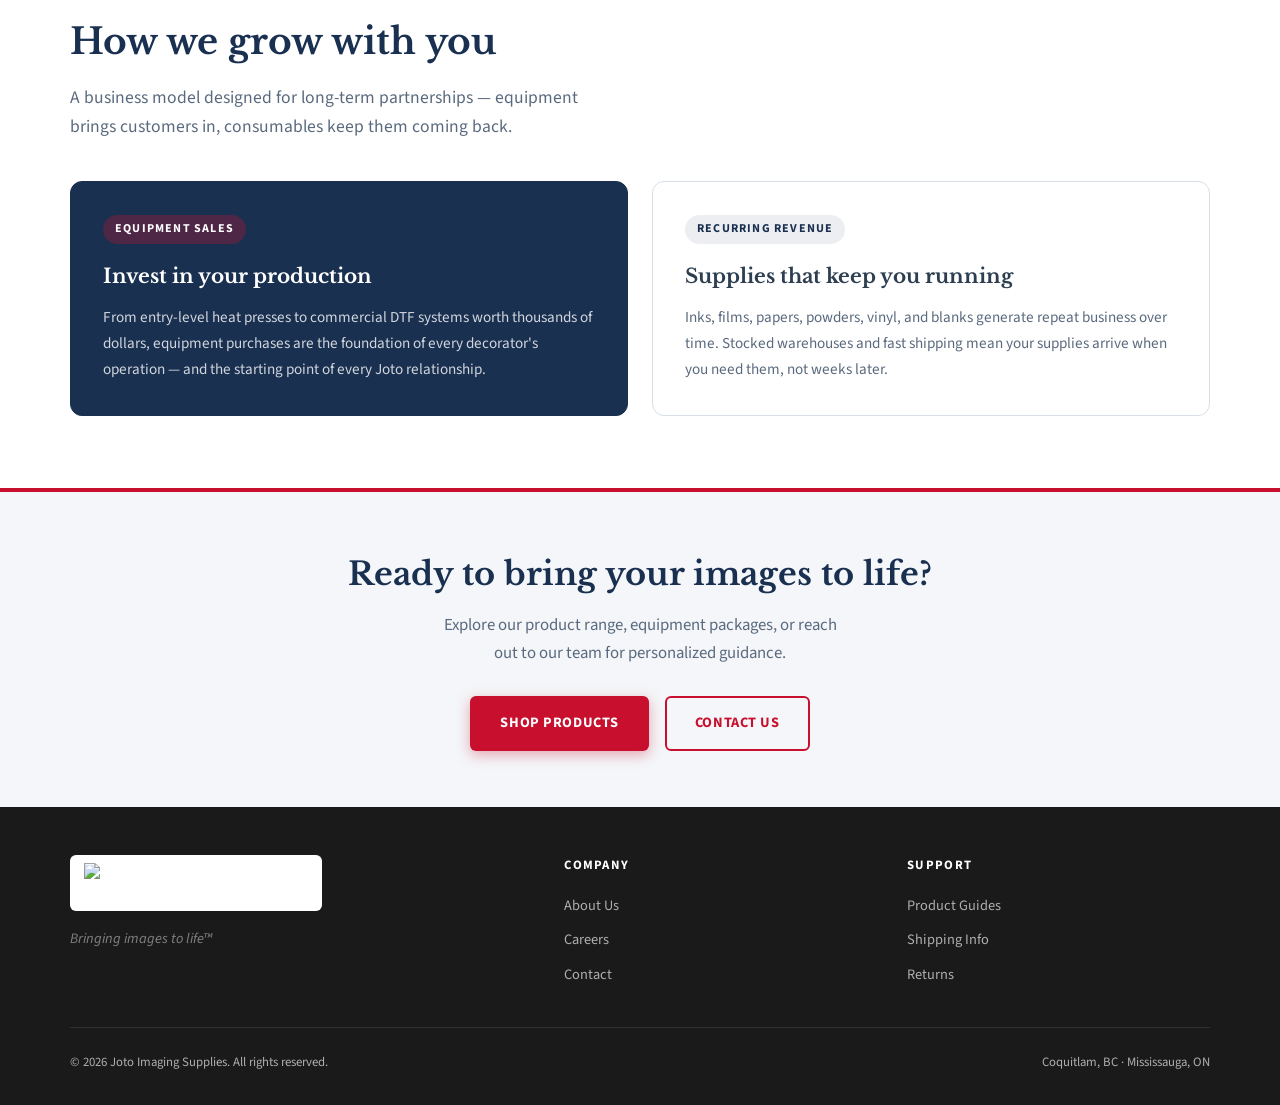
==== commit 35f57518: "Update About hero with background team image and layout fixes. Replace the inline hero media column " ====
--- a/about.html
+++ b/about.html
@@ -32,8 +32,19 @@
   </header>
 
   <section class="hero">
-    <div class="hero-inner">
-      <div class="hero-content">
+    <div class="hero-bg" aria-hidden="true">
+      <img
+        class="hero-bg__image"
+        src="https://firebasestorage.googleapis.com/v0/b/visual-c5ee2.firebasestorage.app/o/files%2F1780942505614_1.png?alt=media&token=3fe4d8a3-704d-4dda-87c6-ea03157b698b"
+        alt=""
+        width="1200"
+        height="800"
+        loading="eager"
+        decoding="async"
+      >
+    </div>
+    <div class="hero-shell">
+      <div class="hero-inner">
         <p class="hero-eyebrow">
           <span class="hero-eyebrow__leaf" aria-hidden="true"><i class="fa-brands fa-canadian-maple-leaf"></i></span>
           <span>Est. 1989 · Canada</span>
@@ -46,9 +57,6 @@
           <span class="stat-pill"><strong>35+</strong> years of industry expertise</span>
           <span class="stat-pill"><strong>5</strong> distribution centres</span>
         </div>
-      </div>
-      <div class="hero-media">
-        <img src="assets/images/hero-team.png" alt="Joto Imaging Supplies team">
       </div>
     </div>
   </section>
--- a/assets/css/about.css
+++ b/assets/css/about.css
@@ -113,10 +113,10 @@
 
 /* ── Hero ── */
 .hero {
-  background: linear-gradient(135deg, var(--navy-dark) 0%, var(--navy) 60%, #243f6b 100%);
+  background: var(--navy-dark);
   color: var(--white);
   min-height: 72vh;
-  padding: 7rem 1.5rem 8rem;
+  padding: 7rem 0 8rem;
   position: relative;
   overflow: hidden;
   display: flex;
@@ -132,54 +132,65 @@
   height: 80px;
   background: var(--white);
   clip-path: ellipse(55% 100% at 50% 100%);
+  z-index: 2;
+}
+
+.hero-bg {
+  position: absolute;
+  top: 150px;
+  right: -50px;
+  width: 50%;
+  height: 88%;
+  pointer-events: none;
+  z-index: 0;
+  overflow: hidden;
+  -webkit-mask-image: linear-gradient(90deg, transparent 0%, rgba(0, 0, 0, 0.4) 12%, #000 28%);
+  mask-image: linear-gradient(90deg, transparent 0%, rgba(0, 0, 0, 0.4) 12%, #000 28%);
+}
+
+.hero-bg__image {
+  width: 100%;
+  height: 100%;
+  max-width: none;
+  object-fit: contain;
+  object-position: top right;
+  margin: 0;
+  display: block;
+}
+
+.hero-bg::after {
+  display: none;
 }
 
 .hero::after {
   content: "";
   position: absolute;
-  top: -40%;
-  right: -10%;
-  width: 500px;
-  height: 500px;
-  border-radius: 50%;
-  background: radial-gradient(circle, rgba(200, 16, 46, 0.18) 0%, transparent 70%);
+  inset: 0;
+  background:
+    linear-gradient(
+      90deg,
+      rgba(18, 34, 56, 0.18) 0%,
+      rgba(18, 34, 56, 0.08) 32%,
+      rgba(26, 48, 80, 0.04) 55%,
+      transparent 72%
+    ),
+    linear-gradient(135deg, rgba(26, 48, 80, 0.22) 0%, transparent 50%),
+    radial-gradient(circle at 85% 15%, rgba(200, 16, 46, 0.14) 0%, transparent 45%);
   pointer-events: none;
-}
-
-.hero-inner {
+  z-index: 1;
+}
+
+.hero-shell {
   max-width: var(--max-width);
   margin: 0 auto;
+  padding: 0;
   width: 100%;
   position: relative;
-  z-index: 1;
-  display: grid;
-  grid-template-columns: 1.1fr 0.9fr;
-  gap: 3rem;
-  align-items: stretch;
-}
-
-.hero-content {
-  min-width: 0;
-  display: flex;
-  flex-direction: column;
-  justify-content: center;
-}
-
-.hero-media {
-  width: 100%;
-  min-width: 0;
-  min-height: 100%;
-  display: flex;
-  align-items: stretch;
-}
-
-.hero-media img {
-  width: 100%;
-  height: 100%;
-  min-height: 55vh;
-  object-fit: contain;
-  object-position: center;
-  display: block;
+  z-index: 2;
+}
+
+.hero-inner {
+  max-width: 36rem;
 }
 
 .hero-eyebrow {
@@ -738,11 +749,6 @@
 
 /* ── Responsive ── */
 @media (max-width: 900px) {
-  .hero-inner {
-    grid-template-columns: 1fr;
-    gap: 2.5rem;
-  }
-
   .positioning,
   .distribution,
   .strengths-grid,
@@ -764,12 +770,19 @@
 
   .hero {
     min-height: 60vh;
-    padding: 4.5rem 1.5rem 5.5rem;
+    padding: 4.5rem 0 5.5rem;
   }
 
-  .hero-media img {
-    min-height: 50vh;
-    max-height: none;
+  .hero-bg {
+    width: 100%;
+    height: 100%;
+    top: 0;
+    right: 0;
+    opacity: 0.3;
+  }
+
+  .hero-bg::after {
+    background: linear-gradient(180deg, rgba(18, 34, 56, 0.45) 0%, rgba(18, 34, 56, 0.88) 100%);
   }
 
   .section {
